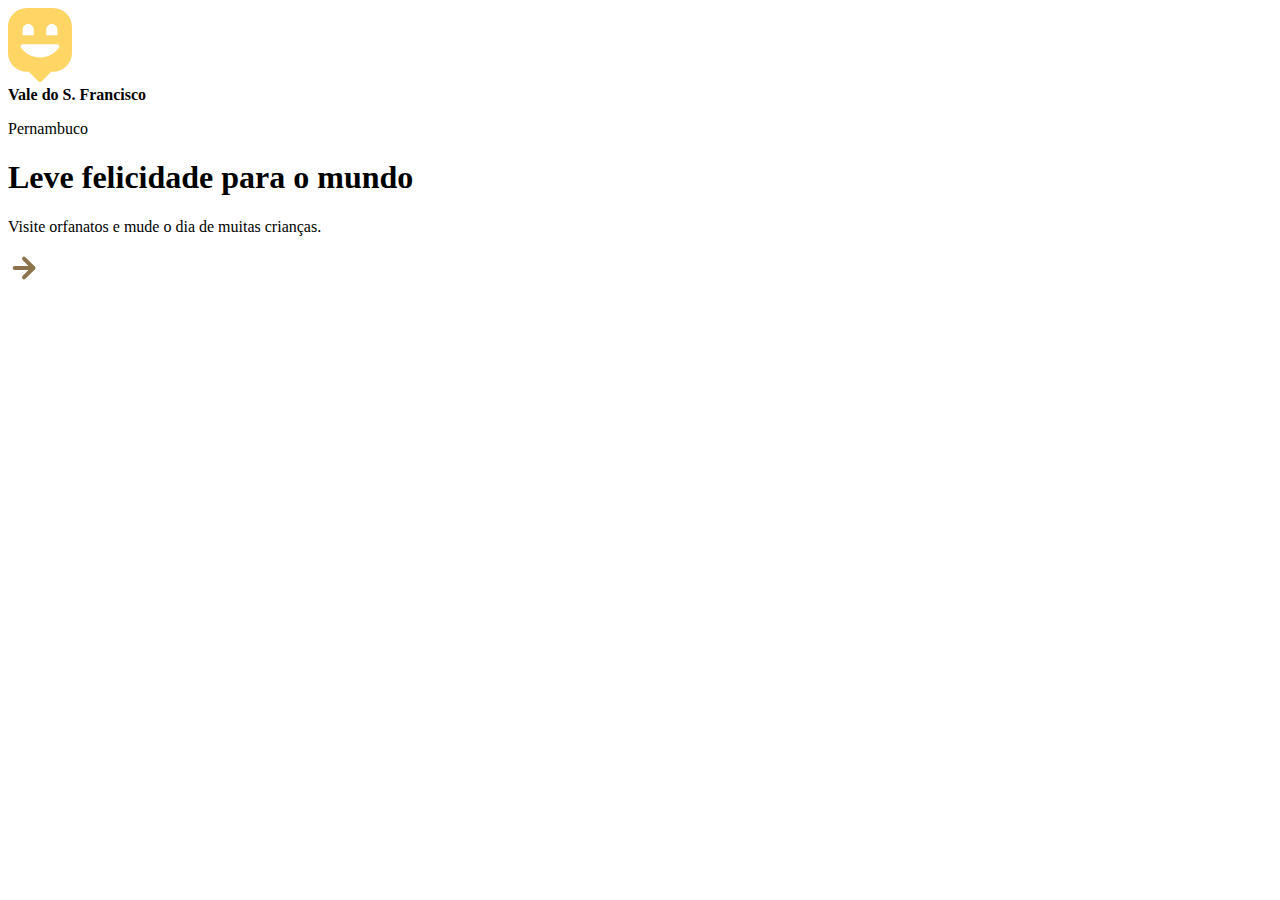
==== index.html @ 15f83844 "Definindo a estrutura da página com o HTML" ====
<!-- INFORMAÇÕES SOBRE O PROJETO
    HTML
        Hipertext Markup Language

    PROJECT: Happy Web - NLW
-->

<!-- SOBRE AS TAGS
    • Estrutura das Tags: 
        <nome [atributos]> corpo </nome> 
    • Estrutura dos Atributos:
        nome-do-atributo="valor"

    • Tipos de Atributos:
        - Atributo global:  existe para qualquer tag;
        - Atributo local:   existe apenas em uma tag específica.

    • Aninhamento de Tags: 
        o ato de inserir uma tag sobre a outra,
        ou seja, colocá-la dentro do corpo da outra.
-->

<!DOCTYPE html>
<html lang="pt_BR"> 

    <!-- A Tag <head>:
        Contém as configurações específicas da página
    -->
    <head>
        <meta charset="UTF-8">

        <!-- O Metadado "viewport" - Layout Responsivo:
            Adapta o layout de acordo com um determinado tamanho 
            e escala. Geralmente as configurações são as seguintes:
                width="device-width",
                initial-scale=1.0
        -->
        <meta
            name="viewport"
            content="width=device-width, initial-scale=1.0"
        >

        <title>Happy Web - Localize um lar adotivo perto de você</title>


        <!-- LINKS 
            A tag que associal um documento a este.

            • Tipos Comuns:
                | DESCRIÇÃO        | REL VALUE    |
                | Ícone da página  | "icon"       |
                | CSS Document     | "stylesheet" |

            • Atributos:
                - Relacionamento (rel):
                    o tipo de relação entre o documento a ser 
                    associado e este;
                - Endereço (href):
                    o endereço absoluto ou relativo do documento a ser
                    associado (o diretório "./ é o diretório raiz").
        -->
        <link rel="icon" href="./public/images/logo-icon.png">
        <link rel="stylesheet" href="./public/css/main.css">
    </head>

    <!-- A Tag <body>:
            Conterá a estrutura visual da página
    -->
    <body>
        <header>

            <!--Logomarca-->
            <img 
                src="./public/images/logo.svg" 
                alt=
                    "Logomarca da página &quot;Happy&quot;,
                    contendo o seu nome."
            >

            <!--Endereço-->
            <div class="endereco-atual">

                <!-- A Tag '<strong>':
                    Marca um texto de grau importante e o formata para
                    negrito. 
                -->
                <strong id="cidade" class="endereco-atual">
                    Vale do S. Francisco
                </strong>

                <p id="UF" class="endereco-atual">Pernambuco</p>
            </div>

        </header>

        <main>
            <h1>Leve felicidade para o mundo</h1>
            
            <section>
                <p>
                    Visite orfanatos e mude o dia de muitas crianças.
                </p>

                <a href="#" title="Localize o orfanato mais próximo">
                    <img src="./public/images/arrow.svg" 
                    alt="Ir para o mapa de orfanatos">
                </a>
            </section>


        </main>
    </body>
</html>
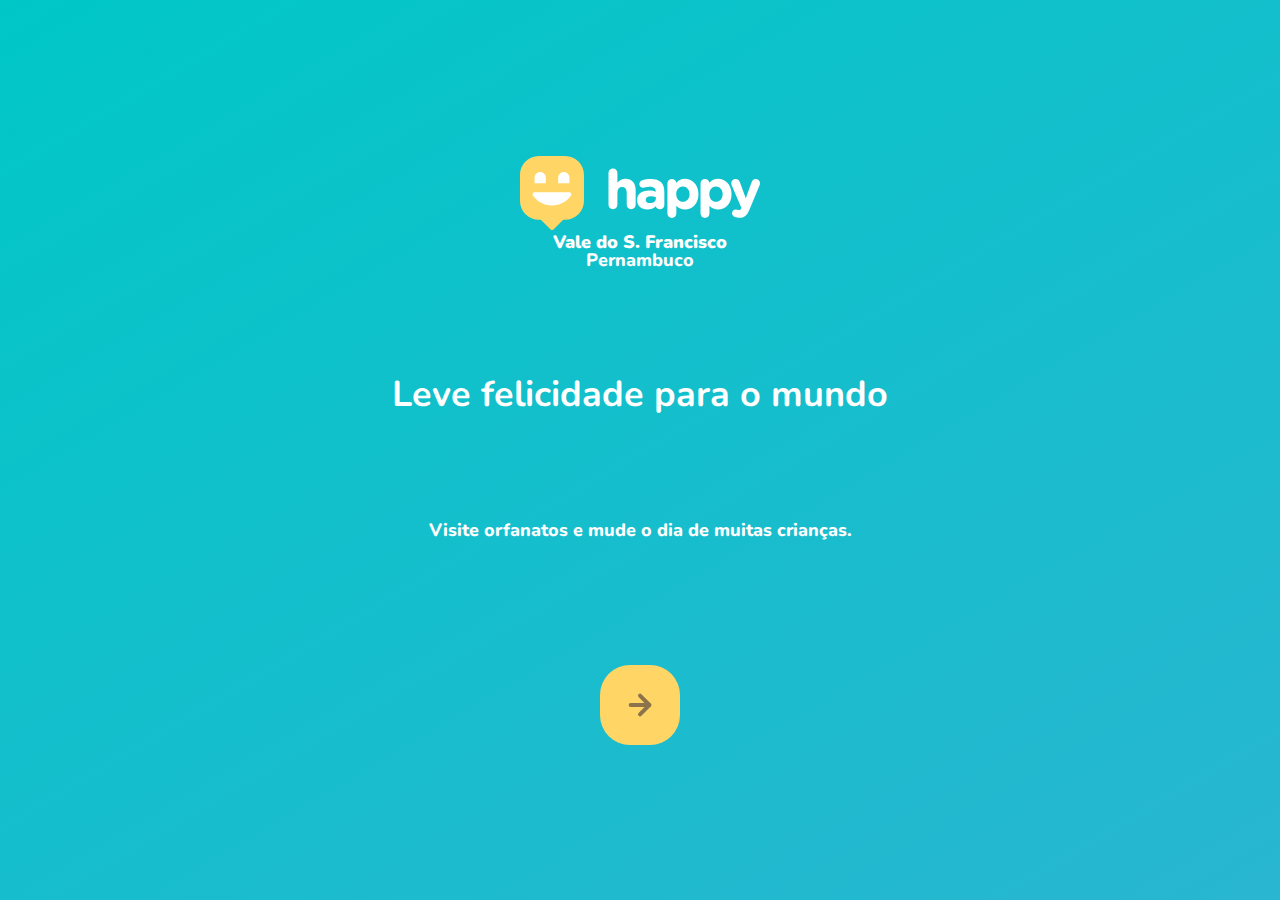
==== commit 3c15b24b: "Estilização e animação da página principal com CSS" ====
--- a/index.html
+++ b/index.html
@@ -3,11 +3,13 @@
         Hipertext Markup Language
 
     PROJECT: Happy Web - NLW
+    INITIAL DATE: 12/10/2020
 -->
 
 <!-- SOBRE AS TAGS
     • Estrutura das Tags: 
-        <nome [atributos]> corpo </nome> 
+        <nome [atributos]> conteúdo </nome> 
+
     • Estrutura dos Atributos:
         nome-do-atributo="valor"
 
@@ -17,7 +19,7 @@
 
     • Aninhamento de Tags: 
         o ato de inserir uma tag sobre a outra,
-        ou seja, colocá-la dentro do corpo da outra.
+        ou seja, colocá-la dentro do conteúdo da outra.
 -->
 
 <!DOCTYPE html>
@@ -44,7 +46,7 @@
 
 
         <!-- LINKS 
-            A tag que associal um documento a este.
+            A tag que associa um documento a este.
 
             • Tipos Comuns:
                 | DESCRIÇÃO        | REL VALUE    |
@@ -59,55 +61,81 @@
                     o endereço absoluto ou relativo do documento a ser
                     associado (o diretório "./ é o diretório raiz").
         -->
+
+        <!--Ícone-->
         <link rel="icon" href="./public/images/logo-icon.png">
+
+        <!--Estilização-->
         <link rel="stylesheet" href="./public/css/main.css">
+        <link rel="stylesheet" href="./public/css/page-landing.css">
+        <link rel="stylesheet" href="./public/css/animations.css">
+
+        <link 
+            rel="stylesheet"
+            href="https://fonts.googleapis.com/css2?family=Nunito:ital,wght@0,400;0,600;1,800&display=swap" 
+        >
     </head>
 
     <!-- A Tag <body>:
             Conterá a estrutura visual da página
     -->
     <body>
-        <header>
+        <div id="page-landing">
+            <div id="container">
+                <header>
 
-            <!--Logomarca-->
-            <img 
-                src="./public/images/logo.svg" 
-                alt=
-                    "Logomarca da página &quot;Happy&quot;,
-                    contendo o seu nome."
-            >
+                    <!--Logomarca-->
+                    <img 
+                        id="logo"
+                        class="animate-up"
+                        src="./public/images/logo.svg" 
+                        alt=
+                            "Logomarca da página &quot;Happy&quot;,
+                            contendo o seu nome."
+                    />
+        
+                    <!--Endereço-->
+                    <div class="location animate-up">
+        
+                        <!-- A Tag '<strong>':
+                            Marca um texto de grau importante e o 
+                            formata para negrito. 
+                        -->
+                        <strong id="cidade" class="endereco-atual">
+                            Vale do S. Francisco
+                        </strong>
 
-            <!--Endereço-->
-            <div class="endereco-atual">
-
-                <!-- A Tag '<strong>':
-                    Marca um texto de grau importante e o formata para
-                    negrito. 
-                -->
-                <strong id="cidade" class="endereco-atual">
-                    Vale do S. Francisco
-                </strong>
-
-                <p id="UF" class="endereco-atual">Pernambuco</p>
+                        <p id="UF" class="endereco-atual">Pernambuco</p>
+                    </div>
+        
+                </header>
+        
+                <main>
+                    <h1 class="animate-up">Leve felicidade para o mundo</h1>
+                    
+                    <section class="visit">
+                        <p class="animate-up">
+                            Visite orfanatos e mude o dia de muitas crianças.
+                        </p>
+        
+                        <!-- O atributo 'title':
+                            Define o texto a ser exibido quando o mouse para
+                            sobre o elemento.
+                        -->
+                        <a class="animate-up"
+                            href="#" 
+                            title="Localize o orfanato mais próximo"
+                        >
+                            <img 
+                                src="./public/images/arrow.svg" 
+                                alt="Ir para o mapa de orfanatos"
+                            />
+                        </a>
+                    </section>
+        
+        
+                </main>
             </div>
-
-        </header>
-
-        <main>
-            <h1>Leve felicidade para o mundo</h1>
-            
-            <section>
-                <p>
-                    Visite orfanatos e mude o dia de muitas crianças.
-                </p>
-
-                <a href="#" title="Localize o orfanato mais próximo">
-                    <img src="./public/images/arrow.svg" 
-                    alt="Ir para o mapa de orfanatos">
-                </a>
-            </section>
-
-
-        </main>
+        </div>
     </body>
 </html>--- a/public/css/main.css
+++ b/public/css/main.css
@@ -0,0 +1,154 @@
+/* Informações Gerais sobre o CSS (Cascading Style Sheet)
+
+    • SINTAXE DO CSS:
+        ▸ Estrutura Sintática dos Elementos:
+            '''
+                seletor1, seletor2, ..., seletorx {
+                    [corpo ...]
+                    propriedade: valor1 valor2 valorx;
+                    [...]
+                }
+
+                #id { 
+                    [...] 
+                }
+
+                .classe { 
+                    [...] 
+                }
+
+                -> Seleciona um elemento dentro de determinada classe:
+                .classe subseletor { }
+
+                tag { 
+                    [...] 
+                }
+
+                -> Seleciona tudo:
+                * {
+                    [...]
+
+                -> Elemento Raiz (<html>):
+                :root {
+                    [...]
+                }
+
+                -> Eventos:
+                [seletor]:[evento] { }
+            '''
+            
+            -> Definindo o Estilo a Partir do HTML:
+                - Definição por Tag:
+                    '''
+                        <style>
+                            [sintaxe-css ...]
+                        </style>
+                    '''
+
+                - Como um Atributo:
+                    '''
+                        <tag style="propriedade1: valor1; [...]; 
+                        propriedadex: valorx;></tag>
+                    '''
+            
+            -> Sobre as Propriedades:
+                • Classificação das Propriedades:
+                    1. Superpropriedade (Short Hand):
+                        Uma propriedade que agrupa várias outras. 
+                        Geralmente são de palavra única. Ex:
+                            '''
+                            background: prop1 prop2 propx
+                            '''
+                    2. Subpropriedade:
+                        Uma propriedade especifica de uma superpropriedade.
+                        Geralmente são de palavras compostas. Ex:
+                            '''
+                            superpropriedade-subpropriedade: valor
+                            '''
+    ---
+
+    • TIPOS DE VALORES:
+            - Named (nomes) | texto   | ex. color: red
+            - Functions     | funções | ex. color: rgb(0, 100, 255)
+            - Numeric       | números | ex. width: 100
+    ---
+
+    • UNIDADES DE MEDIDA:
+            |       DESCRIÇÃO       |   SÍMBOLO   |
+            | Graus                 | deg         | 
+            | Viewport Height       | vh          | - para tamanho
+            | Viewport Width        | vw          | - para tamanho
+            | Relative to Father    | em          | - para fontes
+            | Relative to Root      | rem         | - para fontes
+    ---
+
+    • FUNCIONAMENTO:
+        - Cascata:
+            O estilo é aplicado em camadas, ou seja, um elemento é
+            mais importante, em termos de renderização, do que o
+            seu antecessor.
+        - Especificidade:
+            Um estilo se sobressai a outro a depender de onde foi
+            declarado. Esse grau de relevância, em ordem decrescente,
+            obedece à seguinte ordem:
+                1º. No atributo 'style' de uma tag;
+                2º. Dentro do escopo '<head>':
+                    - Na tag '<style>', se declarado depois de links de
+                    stylesheets;
+                    - Referenciado na tag '<link'>, se declarado depois
+                    das tags '<style>';
+                3º. Em um documento CSS separado:
+                    - 1º. Quando o seletor referencia um ID (#id);
+                    - 2º. Quando o seletor referencia uma classe (.classe);
+                    - 3º. Quando o seletor referencia uma tag (tag);
+
+            OBS: Uma tag também sobressai a outra, de acordo com
+            a posição em que foi declarada.
+    ---
+        
+*/
+
+:root {
+    font-size: 62.5%; /* 0.625 x 16px = 10px */
+}
+
+* {
+    margin: 0; /* Margem */
+    padding: 0; /* Preenchimento */
+}
+
+body {
+    height: 100vh;
+    color: white;
+    height: 100%;
+}
+
+body, input, button, textarea {
+    
+    /* Valores: font-weight font-size/line-height font-family */
+    font: 800 1.8rem/1 'Nunito', sans-serif;
+
+}
+
+#logo {
+    animation-delay: 50ms;
+}
+
+.location {
+    animation-delay: 100ms;
+}
+
+main h1 {
+    animation-delay: 150ms;
+}
+
+main p {
+    animation-delay: 200ms;
+}
+
+.visit a {
+    animation-delay: 250ms;
+}
+
+
+
--- a/public/css/page-landing.css
+++ b/public/css/page-landing.css
@@ -0,0 +1,63 @@
+
+#page-landing {
+
+    min-height: 100vh;
+    text-align: center;
+    
+    display: flex;
+    
+    /* Propriedade 'background'
+        Uma superpropriedade que define o fundo de um elemento.
+        Seus valores são:
+            background: color repeat
+
+        ▸ Função 'linear-gradient()':
+            Atribui um gradiente de cor linear.
+            - Argumentos:
+                ([grau-de-inclinacao]deg, [cor1] [percent1]%, [...],
+                [corx] [percentx]%);
+
+        ▸ Subpropriedade 'no-repeat':
+            Impede o preenchimento repetitivo do fundo.
+    */
+    background: 
+        linear-gradient(329.54deg, #29b6d1 0%, #00c7c7 100%) 
+        no-repeat;
+}
+
+#container {
+    margin: auto;
+    width: 90%;
+}
+
+.location, h1, .visit p {
+    height: 16vh;
+}
+
+.visit a {
+
+    /* Tamanho */
+    width: 8rem;
+    height: 8rem;
+    background: #ffd666;
+
+    /* Borda */
+    border: none;
+    border-radius: 3rem;
+
+    /* Margem */
+    margin: auto;
+
+    /* Alinhamento */
+    display: flex;
+    align-items: center; /* alinha em relação ao eixo horizontal */
+    justify-content: center; /* alinha em relação ao eixo vertical */
+
+
+    /* Transições */
+    transition: background 200ms;
+}
+
+.visit a:hover {
+    background: #96feff
+}
--- a/public/css/animations.css
+++ b/public/css/animations.css
@@ -0,0 +1,23 @@
+/* ANIMAÇÕES */
+
+/* At Rules (@):
+    @[type] [name] { }
+*/
+
+@keyframes up {
+    from {
+        opacity: 0;
+        transform: translateY(16px);
+    }
+
+    to {
+        opacity: 100;
+        transform: translateY(0px);
+    }
+}
+
+.animate-up {
+    animation-name: up;
+    animation-duration: 300ms;
+    animation-fill-mode: 
+}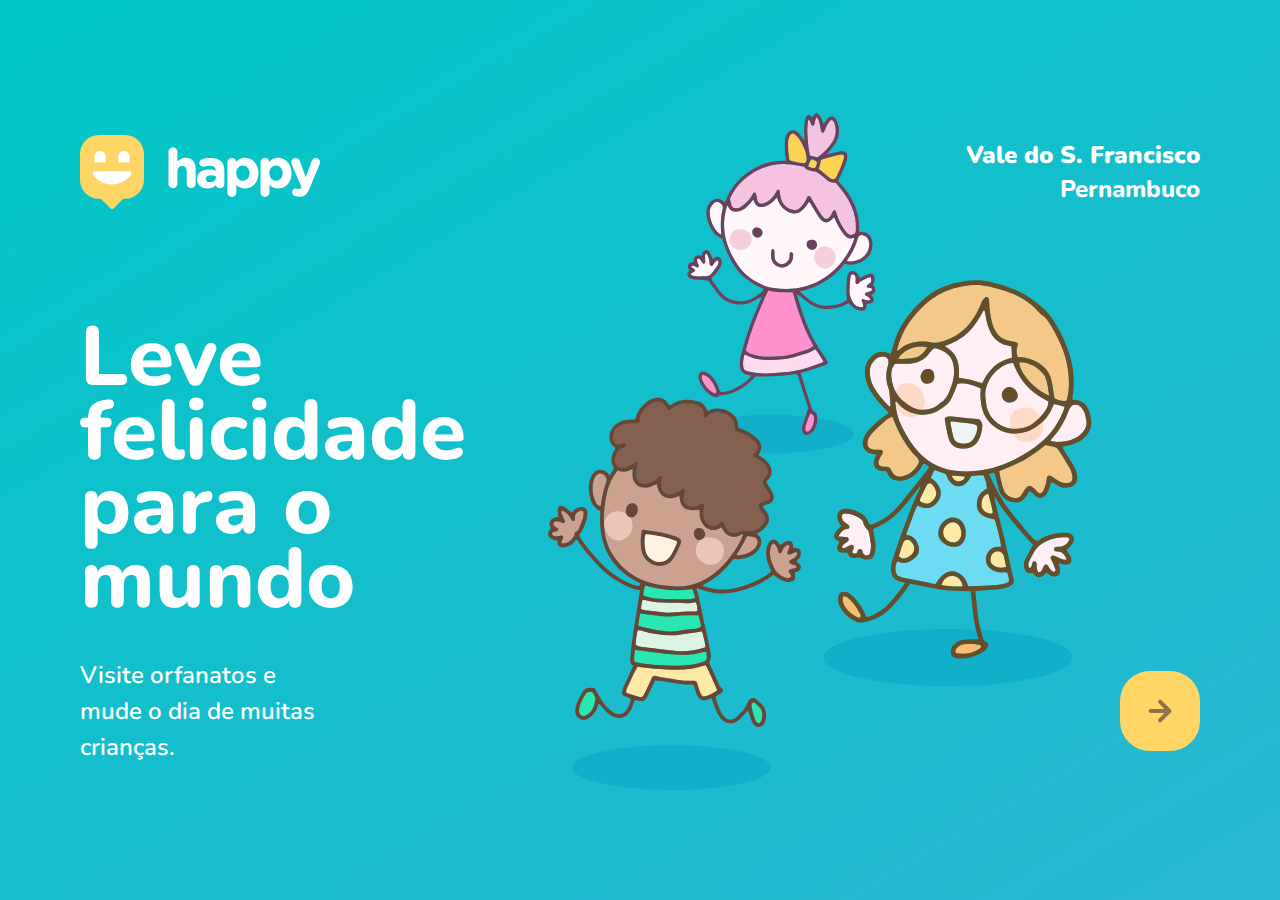
==== commit 8a18398c: "Versionamento para Desktop" ====
--- a/index.html
+++ b/index.html
@@ -69,10 +69,10 @@
         <link rel="stylesheet" href="./public/css/main.css">
         <link rel="stylesheet" href="./public/css/page-landing.css">
         <link rel="stylesheet" href="./public/css/animations.css">
-
+        
         <link 
             rel="stylesheet"
-            href="https://fonts.googleapis.com/css2?family=Nunito:ital,wght@0,400;0,600;1,800&display=swap" 
+            href="https://fonts.googleapis.com/css2?family=Nunito:wght@400;600;700;800&display=swap" rel="stylesheet"
         >
     </head>
 
--- a/public/css/main.css
+++ b/public/css/main.css
@@ -76,10 +76,10 @@
     • UNIDADES DE MEDIDA:
             |       DESCRIÇÃO       |   SÍMBOLO   |
             | Graus                 | deg         | 
-            | Viewport Height       | vh          | - para tamanho
-            | Viewport Width        | vw          | - para tamanho
-            | Relative to Father    | em          | - para fontes
-            | Relative to Root      | rem         | - para fontes
+            | Viewport Height       | vh          | - Y vw = Y x root-height / 100
+            | Viewport Width        | vw          | - Y vw = Y x root-width / 100
+            | Relative to Father    | em          | - Y em = Y x father-value
+            | Relative to Root      | rem         | - Y rem = Y x root-value
     ---
 
     • FUNCIONAMENTO:
@@ -108,6 +108,8 @@
         
 */
 
+
+/* GERAL */
 :root {
     font-size: 62.5%; /* 0.625 x 16px = 10px */
 }
@@ -117,6 +119,8 @@
     padding: 0; /* Preenchimento */
 }
 
+
+/* CORPO */
 body {
     height: 100vh;
     color: white;
@@ -130,6 +134,8 @@
 
 }
 
+
+/* CABEÇALHO */
 #logo {
     animation-delay: 50ms;
 }
@@ -138,6 +144,10 @@
     animation-delay: 100ms;
 }
 
+
+/* PRINCIPAL */
+
+/* Textos */
 main h1 {
     animation-delay: 150ms;
 }
@@ -146,6 +156,8 @@
     animation-delay: 200ms;
 }
 
+
+/* Botão */
 .visit a {
     animation-delay: 250ms;
 }
--- a/public/css/page-landing.css
+++ b/public/css/page-landing.css
@@ -27,7 +27,15 @@
 
 #container {
     margin: auto;
-    width: 90%;
+
+    /* Função 'min(...)':
+        Retorna o menor valor da sequência de argumentos. No caso,
+        se (90% x viewport-width < 112rem), então width será 90%.
+        Caso contrário, a função retornará o segundo valor e, portanto,
+        width corresponderá a 112rem.
+    */
+    width: min(90%, 112rem);
+
 }
 
 .location, h1, .visit p {
@@ -36,16 +44,13 @@
 
 .visit a {
 
-    /* Tamanho */
+    /* Layout */
     width: 8rem;
     height: 8rem;
-    background: #ffd666;
 
-    /* Borda */
     border: none;
     border-radius: 3rem;
 
-    /* Margem */
     margin: auto;
 
     /* Alinhamento */
@@ -53,11 +58,107 @@
     align-items: center; /* alinha em relação ao eixo horizontal */
     justify-content: center; /* alinha em relação ao eixo vertical */
 
+    /* Background */
+    background: #ffd666;
 
     /* Transições */
     transition: background 200ms;
 }
 
+
+/* EVENTOS */
+
 .visit a:hover {
-    background: #96feff
+    background: #96feff;
 }
+
+
+/* VERSIONAMENTO */
+ 
+/* Versão Desktop */
+@media (min-width: 760px) {
+
+    /* Cabeçalho */
+    header {
+        display: flex;
+
+        /* disponíveis apenas quando display é 'flex' ou 'grid': */
+        align-items: center; 
+        justify-content: space-between;
+    }
+
+    #container {
+        padding: 5rem 2rem; /*padding: top-and-bottom left-and-right*/
+
+        /* Função URL:
+            Importa o conteúdo de alguma URL.
+            '.' = root, ".." = /public, "., = /css
+        */
+        background: 
+            url("../images/bg.svg")         /*src*/
+            no-repeat                       /*distribution*/
+            80%                             /*position*/
+            / clamp(30rem, 54vw, 56rem);    /*size*/
+        
+    }
+
+
+    /* Textos do Page Landing */
+    .location, h1, .visit p {
+
+        /* Valor 'initial': 
+            Redefine uma propriedade para o padrão. 
+        */
+
+        height: initial;
+        text-align: initial;
+    }
+
+    .location {
+        text-align: right;
+        font-size: 2.4rem;
+        line-height: 3.4rem;
+    }
+
+
+    /* Textos do Page Landing */
+    main h1 {
+
+        /* Layout */
+        width: min(300px, 80%);
+        margin: clamp(10%, 9vh, 12%) 0 4rem;
+
+        /* Texto */
+            /* Função 'clamp(min, ideal-value, max)':
+
+                Se (min < ideal-value < max), retorna 'ideal-value';
+                Se não, se (ideal-value < min), retorna 'min';
+                Se não, retorna 'max'.
+
+                OBS: clamp == grampo
+            */
+        font-size: clamp(4rem, 8vw, 8.4rem);
+        font-weight: 800; /* obs: mudança de extrabold para bold */
+        line-height: 0.88; /* 0.88 == 88% */
+    }
+
+    .visit {
+        display: flex;
+        align-items: center;
+        justify-content: space-between;
+
+    }
+
+    .visit p {
+        line-height: 1.5;
+        width: clamp(20rem, 20vw, 30rem);
+
+        font-size: 2.4rem;
+        font-weight: 600; /* 600 == bold */
+    }
+
+    .visit a {
+        margin: initial;
+    }
+
+}